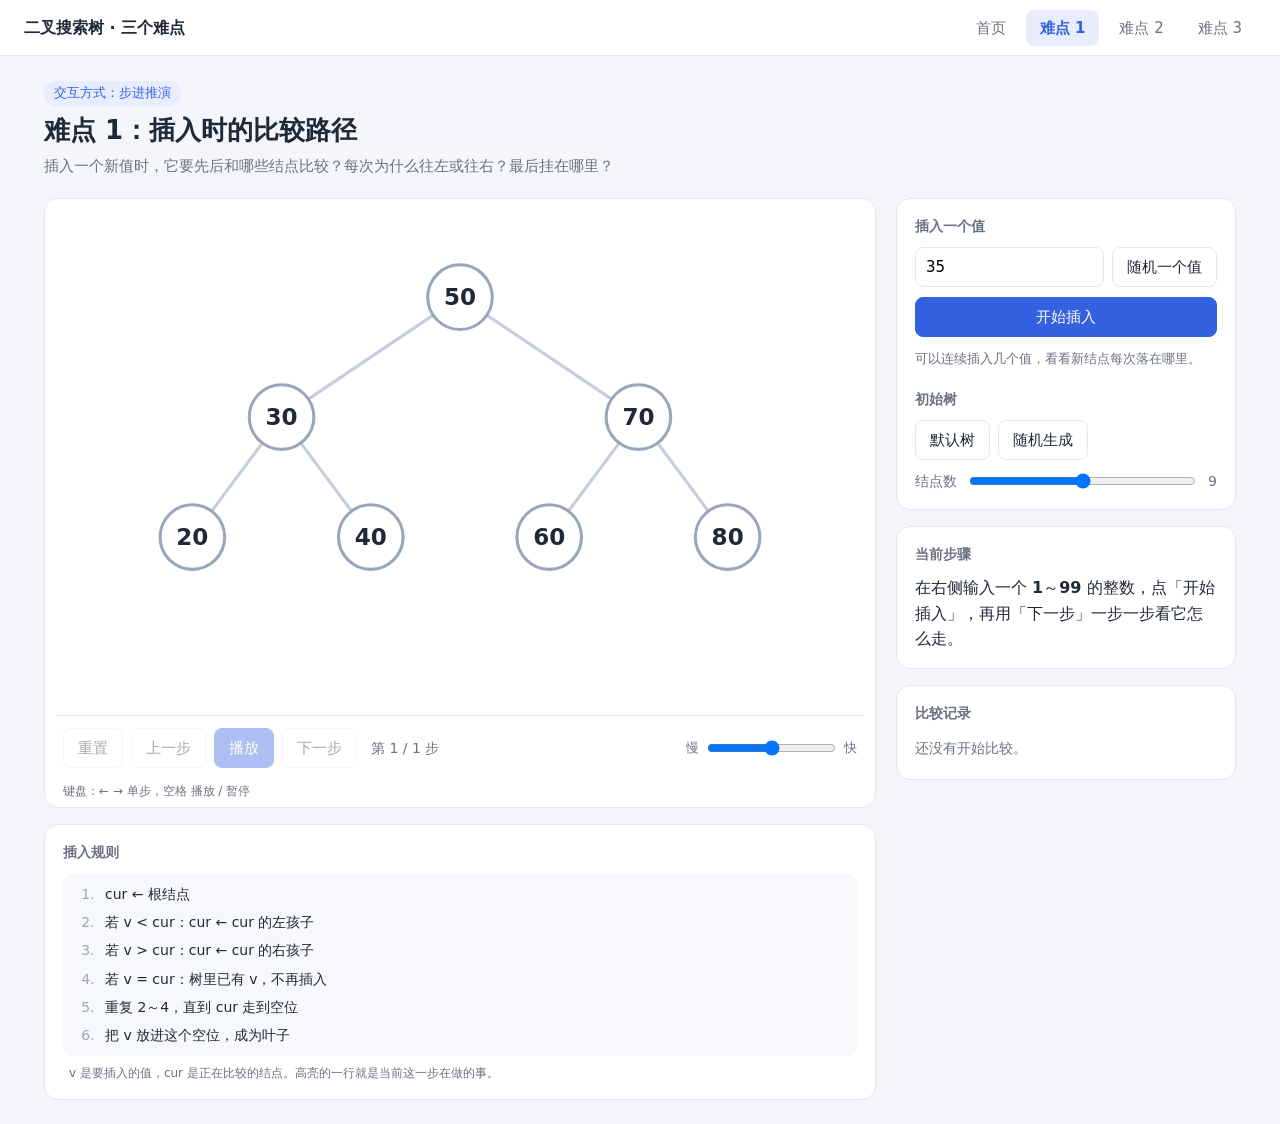
==== src/d1.html @ 056bbc1f "feat：难点1插入比较路径步进推演" ====
<!DOCTYPE html>
<html lang="zh-CN">
<head>
<meta charset="utf-8">
<meta name="viewport" content="width=device-width, initial-scale=1">
<title>难点 1 · 插入时的比较路径</title>
<link rel="stylesheet" href="css/style.css">
<script src="js/common.js" defer></script>
<script src="js/d1.js" defer></script>
</head>
<body data-page="d1">
<nav id="nav"></nav>
<main class="page">
  <header class="page-head">
    <span class="kind">交互方式：步进推演</span>
    <h1>难点 1：插入时的比较路径</h1>
    <p class="question">插入一个新值时，它要先后和哪些结点比较？每次为什么往左或往右？最后挂在哪里？</p>
  </header>
  <div class="layout">
    <div class="main">
      <section class="card stage">
        <svg id="tree" class="tree" role="img" aria-label="二叉搜索树"></svg>
        <div id="player"></div>
        <p class="hint">键盘：← → 单步，空格 播放 / 暂停</p>
      </section>
      <section class="card rules">
        <h2>插入规则</h2>
        <ol class="code" id="code">
          <li>cur ← 根结点</li>
          <li>若 v &lt; cur：cur ← cur 的左孩子</li>
          <li>若 v &gt; cur：cur ← cur 的右孩子</li>
          <li>若 v = cur：树里已有 v，不再插入</li>
          <li>重复 2～4，直到 cur 走到空位</li>
          <li>把 v 放进这个空位，成为叶子</li>
        </ol>
        <p class="hint">v 是要插入的值，cur 是正在比较的结点。高亮的一行就是当前这一步在做的事。</p>
      </section>
    </div>
    <aside class="side">
      <div class="card">
        <h2>插入一个值</h2>
        <div class="row">
          <input id="value" type="number" aria-label="要插入的值">
          <button id="random-value">随机一个值</button>
        </div>
        <button id="insert" class="primary wide">开始插入</button>
        <p class="history" id="history"></p>
        <h2 class="sub">初始树</h2>
        <div class="row">
          <button id="preset">默认树</button>
          <button id="random-tree">随机生成</button>
        </div>
        <label class="slider">结点数<input id="size" type="range" min="3" max="15"><output id="size-out"></output></label>
      </div>
      <div class="card status">
        <h2>当前步骤</h2>
        <p id="status" aria-live="polite"></p>
      </div>
      <div class="card">
        <h2>比较记录</h2>
        <ol id="log" class="log"></ol>
      </div>
      <div class="card tips hidden" id="tips-card">
        <h2>看出规律了吗？</h2>
        <ul>
          <li>每比较一次，只决定往左还是往右，一直走到空位为止。</li>
          <li>新结点总是挂在空位上成为叶子，不会插进树的中间。</li>
          <li>比较次数等于新结点上面的祖先个数，树越高，最多要比较的次数越多。</li>
        </ul>
      </div>
    </aside>
  </div>
</main>
</body>
</html>
---- src/css/style.css ----
:root {
  --bg: #f4f6fb;
  --card: #ffffff;
  --ink: #1f2937;
  --muted: #6b7280;
  --line: #e3e8f0;
  --blue: #3461e0;
  --blue-soft: #e7edfd;
  --orange: #ee8a00;
  --orange-soft: #fff3df;
  --green: #2b9348;
  --green-soft: #e3f5e8;
  --red: #d9363e;
  --red-soft: #fdeaea;
}

* { box-sizing: border-box; }
body { margin: 0; font-family: "PingFang SC", "Microsoft YaHei", "Noto Sans SC", system-ui, sans-serif; font-size: 15px; line-height: 1.6; color: var(--ink); background: var(--bg); }
a { color: var(--blue); text-decoration: none; }
.hidden { display: none !important; }

.nav { position: sticky; top: 0; z-index: 10; display: flex; align-items: center; gap: 6px; height: 56px; padding: 0 24px; background: rgba(255, 255, 255, .95); border-bottom: 1px solid var(--line); }
.nav .brand { margin-right: auto; font-size: 16px; font-weight: 700; color: var(--ink); white-space: nowrap; }
.nav .link { padding: 6px 14px; color: var(--muted); border-radius: 8px; white-space: nowrap; }
.nav .link:hover { color: var(--ink); background: var(--bg); }
.nav .link.active { font-weight: 600; color: var(--blue); background: var(--blue-soft); }

.page { max-width: 1240px; margin: 0 auto; padding: 24px; }
.page-head h1, .hero h1 { margin: 8px 0 6px; font-size: 26px; line-height: 1.3; }
.question { margin: 0; font-size: 15px; color: var(--muted); }
.kind { display: inline-block; padding: 2px 10px; font-size: 13px; color: var(--blue); background: var(--blue-soft); border-radius: 999px; }
.load-error { padding: 12px 16px; color: var(--red); background: var(--red-soft); border-radius: 10px; }

.layout { display: grid; grid-template-columns: minmax(0, 1fr) 340px; gap: 20px; margin-top: 20px; align-items: start; }
.main, .side { display: flex; flex-direction: column; gap: 16px; min-width: 0; }
.card { padding: 16px 18px; background: var(--card); border: 1px solid var(--line); border-radius: 14px; }
.card h2 { margin: 0 0 10px; font-size: 14px; font-weight: 600; color: var(--muted); }
.card h2.sub { margin-top: 18px; }
.stage { padding: 12px 12px 6px; }
.tree { display: block; width: 100%; height: auto; max-height: 64vh; }
.note { font-size: 13px; color: var(--muted); background: #fafbfd; border-style: dashed; }

.row { display: flex; gap: 8px; margin-bottom: 10px; }
.row input { flex: 1; min-width: 0; }
input[type=number] { font: inherit; padding: 7px 10px; border: 1px solid var(--line); border-radius: 8px; }
button { font: inherit; padding: 7px 14px; color: var(--ink); background: #fff; border: 1px solid var(--line); border-radius: 8px; cursor: pointer; transition: border-color .15s, color .15s, background .15s; }
button:hover:not(:disabled) { color: var(--blue); border-color: var(--blue); }
button:disabled { opacity: .4; cursor: default; }
button.primary { color: #fff; background: var(--blue); border-color: var(--blue); }
button.primary:hover:not(:disabled) { color: #fff; background: #2a52c4; }
button.wide { width: 100%; }
.slider { display: flex; align-items: center; gap: 10px; font-size: 14px; color: var(--muted); }
.slider input { flex: 1; }

.player { display: flex; flex-wrap: wrap; align-items: center; gap: 8px; margin-top: 6px; padding: 12px 6px 6px; border-top: 1px solid var(--line); }
.player .progress { margin-left: 6px; font-size: 14px; color: var(--muted); }
.player .speed { display: flex; align-items: center; gap: 6px; margin-left: auto; font-size: 13px; color: var(--muted); }

.status p { margin: 0; min-height: 3.2em; font-size: 16px; }
.log { margin: 0; padding-left: 22px; font-size: 14px; }
.log li { padding: 3px 0; }
.log li.current { font-weight: 600; color: var(--orange); }
.log li.empty { margin-left: -22px; list-style: none; color: var(--muted); }
.log button { display: block; width: calc(100% + 6px); margin-left: -6px; padding: 1px 6px; font-weight: inherit; text-align: left; color: inherit; background: none; border: 0; border-radius: 6px; }
.log button:hover:not(:disabled) { color: var(--blue); background: var(--bg); }
.log li.total { margin: 6px 0 0 -22px; padding-top: 8px; list-style: none; font-weight: 600; color: var(--green); border-top: 1px dashed var(--line); }
.log li.total.dup { color: var(--red); }
.tips ul { margin: 0; padding-left: 20px; font-size: 14px; }
.hint { margin: 8px 6px 0; font-size: 12px; color: var(--muted); }
.history { margin: 12px 0 0; font-size: 13px; color: var(--muted); }
.history b { color: var(--green); }
.code { margin: 0; padding: 6px 6px 6px 36px; font-size: 14px; background: #f7f8fb; border-radius: 10px; }
.code li { padding: 3px 10px 3px 6px; border-radius: 6px; transition: background .2s; }
.code li::marker { color: #9aa7bb; }
.code li.on { font-weight: 600; color: #8a4f00; background: var(--orange-soft); }

.edge { stroke: #c5cedd; stroke-width: 2; }
.edge.path { stroke: var(--blue); stroke-width: 4; }
.ghost-edge { stroke: var(--green); stroke-width: 2.5; stroke-dasharray: 6 5; }
.node circle { fill: #fff; stroke: #9aa7bb; stroke-width: 2; transition: fill .2s, stroke .2s; }
.node text, .ghost text, .badge text { font-size: 15px; font-weight: 600; text-anchor: middle; dominant-baseline: central; }
.node text { fill: var(--ink); }
.node.visited circle { fill: var(--blue-soft); stroke: var(--blue); }
.node.current circle { fill: var(--orange-soft); stroke: var(--orange); stroke-width: 4; }
.node.same circle { fill: var(--red-soft); stroke: var(--red); }
.node.added circle { fill: var(--green-soft); stroke: #8fc9a0; }
.node.new circle { fill: var(--green-soft); stroke: var(--green); stroke-width: 3; }
.node.target circle { fill: var(--red-soft); stroke: var(--red); stroke-width: 3; stroke-dasharray: 5 3; }
.node.candidate circle { fill: var(--blue-soft); stroke: var(--blue); stroke-width: 4; }
.node.clickable { cursor: pointer; }
.node.clickable:hover circle { stroke: var(--blue); stroke-width: 3; }
.ghost circle { fill: #fff; stroke: var(--green); stroke-width: 2.5; stroke-dasharray: 6 5; }
.ghost text { fill: var(--green); opacity: .75; }
.arrow { stroke: var(--orange); stroke-width: 3; marker-end: url(#arrowhead); }
.arrowhead { fill: var(--orange); }
.badge rect { fill: var(--orange); }
.badge text { font-size: 13px; fill: #fff; }

.seq { display: flex; flex-wrap: wrap; align-items: center; gap: 6px; margin-top: 6px; padding: 12px 6px 6px; border-top: 1px solid var(--line); }
.seq .label { margin-right: 4px; font-size: 13px; color: var(--muted); }
.seq span:not(.label) { min-width: 38px; padding: 3px 8px; font-weight: 600; text-align: center; background: var(--bg); border-radius: 6px; }
.seq span.target { color: var(--red); background: var(--red-soft); }
.seq span.candidate { color: var(--blue); background: var(--blue-soft); }
.verdict { margin: 0; font-size: 15px; }
.verdict.ok { color: var(--green); }
.verdict.bad { color: var(--red); }
.verdict small { display: block; margin-top: 8px; font-size: 13px; color: var(--muted); }
.steps-guide { margin: 0 0 12px; padding-left: 20px; font-size: 14px; color: var(--muted); }

.control { display: grid; grid-template-columns: minmax(0, 1fr) auto; gap: 4px 20px; align-items: center; margin-top: 20px; }
.control .status { margin: 0; min-height: 0; font-size: 16px; }
.control .player { margin: 0; padding: 0; border: 0; }
.columns { display: grid; grid-template-columns: repeat(auto-fit, minmax(300px, 1fr)); gap: 16px; margin-top: 16px; align-items: start; }
.column h2 { font-size: 16px; color: var(--ink); }
.column .tree { max-height: none; }
.chips { display: flex; flex-wrap: wrap; gap: 6px; margin-bottom: 6px; }
.chip { min-width: 30px; padding: 2px 8px; font-weight: 600; text-align: center; background: var(--bg); border-radius: 6px; }
.chip.done { color: #9aa7bb; }
.chip.current { color: #fff; background: var(--green); }
.stat { margin: 6px 0 0; font-size: 15px; }

.hero { padding: 24px 0 4px; }
.cards { display: grid; grid-template-columns: repeat(auto-fit, minmax(260px, 1fr)); gap: 18px; margin-top: 22px; }
.entry { display: flex; flex-direction: column; gap: 8px; color: var(--ink); transition: transform .15s, box-shadow .15s, border-color .15s; }
.entry:hover { border-color: var(--blue); transform: translateY(-3px); box-shadow: 0 10px 24px rgba(30, 50, 90, .08); }
.entry .step { display: grid; place-items: center; width: 34px; height: 34px; font-weight: 700; color: #fff; background: var(--blue); border-radius: 50%; }
.entry h2 { margin: 0; font-size: 18px; color: var(--ink); }
.entry p { flex: 1; margin: 0; color: var(--muted); }
.entry .kind { align-self: flex-start; }

@media (max-width: 860px) {
  .layout { display: flex; flex-direction: column; align-items: stretch; }
  .main, .side { display: contents; }
  .stage { order: -2; }
  .status { order: -1; }
  .rules { order: 1; }
  .tips { order: 2; }
  .control { grid-template-columns: 1fr; }
  .nav { padding: 0 12px; overflow-x: auto; }
  .page { padding: 16px; }
  .player .speed { margin-left: 0; }
}
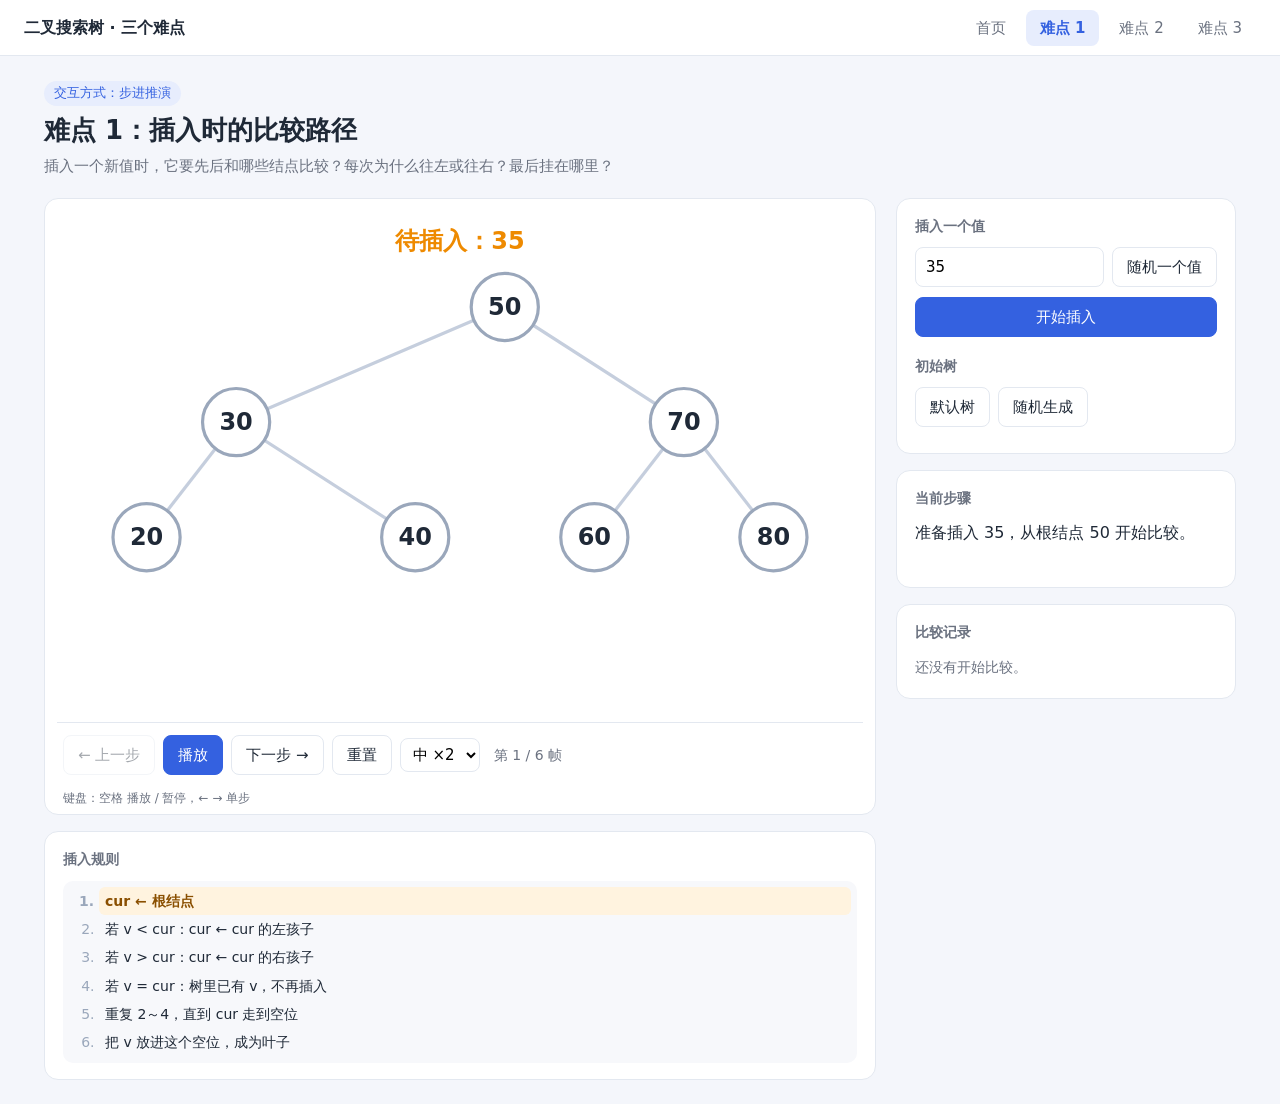
==== commit 54dc9114: "feat: AI优化——难点1方向箭头、默认树/随机生成，清理无用样式" ====
--- a/src/d1.html
+++ b/src/d1.html
@@ -5,71 +5,64 @@
 <meta name="viewport" content="width=device-width, initial-scale=1">
 <title>难点 1 · 插入时的比较路径</title>
 <link rel="stylesheet" href="css/style.css">
-<script src="js/common.js" defer></script>
-<script src="js/d1.js" defer></script>
 </head>
 <body data-page="d1">
 <nav id="nav"></nav>
 <main class="page">
   <header class="page-head">
-    <span class="kind">交互方式：步进推演</span>
-    <h1>难点 1：插入时的比较路径</h1>
-    <p class="question">插入一个新值时，它要先后和哪些结点比较？每次为什么往左或往右？最后挂在哪里？</p>
+    <span class="kind" id="kind"></span>
+    <h1 id="title"></h1>
+    <p class="question" id="question"></p>
   </header>
   <div class="layout">
     <div class="main">
       <section class="card stage">
-        <svg id="tree" class="tree" role="img" aria-label="二叉搜索树"></svg>
-        <div id="player"></div>
-        <p class="hint">键盘：← → 单步，空格 播放 / 暂停</p>
+        <svg id="tree" class="tree"></svg>
+        <div class="player">
+          <button id="btn-prev" onclick="prev()">← 上一步</button>
+          <button id="btn-play" class="primary" onclick="if (timer) pause(); else play();">播放</button>
+          <button id="btn-next" onclick="next()">下一步 →</button>
+          <button onclick="reset()">重置</button>
+          <select onchange="setSpeed(Number(this.value))">
+            <option value="1200">慢 ×1</option>
+            <option value="800" selected>中 ×2</option>
+            <option value="350">快 ×4</option>
+          </select>
+          <span id="progress" class="progress"></span>
+        </div>
+        <p class="hint">键盘：空格 播放 / 暂停，← → 单步</p>
       </section>
       <section class="card rules">
         <h2>插入规则</h2>
-        <ol class="code" id="code">
-          <li>cur ← 根结点</li>
-          <li>若 v &lt; cur：cur ← cur 的左孩子</li>
-          <li>若 v &gt; cur：cur ← cur 的右孩子</li>
-          <li>若 v = cur：树里已有 v，不再插入</li>
-          <li>重复 2～4，直到 cur 走到空位</li>
-          <li>把 v 放进这个空位，成为叶子</li>
-        </ol>
-        <p class="hint">v 是要插入的值，cur 是正在比较的结点。高亮的一行就是当前这一步在做的事。</p>
+        <ol class="code" id="code"></ol>
       </section>
     </div>
     <aside class="side">
       <div class="card">
         <h2>插入一个值</h2>
         <div class="row">
-          <input id="value" type="number" aria-label="要插入的值">
-          <button id="random-value">随机一个值</button>
+          <input id="value" type="number">
+          <button onclick="randomValue()">随机一个值</button>
         </div>
-        <button id="insert" class="primary wide">开始插入</button>
-        <p class="history" id="history"></p>
+        <button class="primary wide" onclick="startInsert()">开始插入</button>
         <h2 class="sub">初始树</h2>
         <div class="row">
-          <button id="preset">默认树</button>
-          <button id="random-tree">随机生成</button>
+          <button onclick="setTree(data.presetTree)">默认树</button>
+          <button onclick="randomTree()">随机生成</button>
         </div>
-        <label class="slider">结点数<input id="size" type="range" min="3" max="15"><output id="size-out"></output></label>
       </div>
       <div class="card status">
         <h2>当前步骤</h2>
-        <p id="status" aria-live="polite"></p>
+        <p id="note"></p>
       </div>
       <div class="card">
         <h2>比较记录</h2>
         <ol id="log" class="log"></ol>
       </div>
-      <div class="card tips hidden" id="tips-card">
-        <h2>看出规律了吗？</h2>
-        <ul>
-          <li>每比较一次，只决定往左还是往右，一直走到空位为止。</li>
-          <li>新结点总是挂在空位上成为叶子，不会插进树的中间。</li>
-          <li>比较次数等于新结点上面的祖先个数，树越高，最多要比较的次数越多。</li>
-        </ul>
-      </div>
     </aside>
   </div>
 </main>
+<script src="js/common.js"></script>
+<script src="js/d1.js"></script>
 </body>
 </html>
--- a/src/css/style.css
+++ b/src/css/style.css
@@ -17,7 +17,6 @@
 * { box-sizing: border-box; }
 body { margin: 0; font-family: "PingFang SC", "Microsoft YaHei", "Noto Sans SC", system-ui, sans-serif; font-size: 15px; line-height: 1.6; color: var(--ink); background: var(--bg); }
 a { color: var(--blue); text-decoration: none; }
-.hidden { display: none !important; }
 
 .nav { position: sticky; top: 0; z-index: 10; display: flex; align-items: center; gap: 6px; height: 56px; padding: 0 24px; background: rgba(255, 255, 255, .95); border-bottom: 1px solid var(--line); }
 .nav .brand { margin-right: auto; font-size: 16px; font-weight: 700; color: var(--ink); white-space: nowrap; }
@@ -38,37 +37,28 @@
 .card h2.sub { margin-top: 18px; }
 .stage { padding: 12px 12px 6px; }
 .tree { display: block; width: 100%; height: auto; max-height: 64vh; }
-.note { font-size: 13px; color: var(--muted); background: #fafbfd; border-style: dashed; }
 
 .row { display: flex; gap: 8px; margin-bottom: 10px; }
 .row input { flex: 1; min-width: 0; }
 input[type=number] { font: inherit; padding: 7px 10px; border: 1px solid var(--line); border-radius: 8px; }
+select { font: inherit; padding: 6px 8px; border: 1px solid var(--line); border-radius: 8px; background: #fff; }
 button { font: inherit; padding: 7px 14px; color: var(--ink); background: #fff; border: 1px solid var(--line); border-radius: 8px; cursor: pointer; transition: border-color .15s, color .15s, background .15s; }
 button:hover:not(:disabled) { color: var(--blue); border-color: var(--blue); }
 button:disabled { opacity: .4; cursor: default; }
 button.primary { color: #fff; background: var(--blue); border-color: var(--blue); }
 button.primary:hover:not(:disabled) { color: #fff; background: #2a52c4; }
 button.wide { width: 100%; }
-.slider { display: flex; align-items: center; gap: 10px; font-size: 14px; color: var(--muted); }
-.slider input { flex: 1; }
 
 .player { display: flex; flex-wrap: wrap; align-items: center; gap: 8px; margin-top: 6px; padding: 12px 6px 6px; border-top: 1px solid var(--line); }
 .player .progress { margin-left: 6px; font-size: 14px; color: var(--muted); }
-.player .speed { display: flex; align-items: center; gap: 6px; margin-left: auto; font-size: 13px; color: var(--muted); }
 
 .status p { margin: 0; min-height: 3.2em; font-size: 16px; }
 .log { margin: 0; padding-left: 22px; font-size: 14px; }
 .log li { padding: 3px 0; }
 .log li.current { font-weight: 600; color: var(--orange); }
 .log li.empty { margin-left: -22px; list-style: none; color: var(--muted); }
-.log button { display: block; width: calc(100% + 6px); margin-left: -6px; padding: 1px 6px; font-weight: inherit; text-align: left; color: inherit; background: none; border: 0; border-radius: 6px; }
-.log button:hover:not(:disabled) { color: var(--blue); background: var(--bg); }
 .log li.total { margin: 6px 0 0 -22px; padding-top: 8px; list-style: none; font-weight: 600; color: var(--green); border-top: 1px dashed var(--line); }
-.log li.total.dup { color: var(--red); }
-.tips ul { margin: 0; padding-left: 20px; font-size: 14px; }
 .hint { margin: 8px 6px 0; font-size: 12px; color: var(--muted); }
-.history { margin: 12px 0 0; font-size: 13px; color: var(--muted); }
-.history b { color: var(--green); }
 .code { margin: 0; padding: 6px 6px 6px 36px; font-size: 14px; background: #f7f8fb; border-radius: 10px; }
 .code li { padding: 3px 10px 3px 6px; border-radius: 6px; transition: background .2s; }
 .code li::marker { color: #9aa7bb; }
@@ -78,12 +68,11 @@
 .edge.path { stroke: var(--blue); stroke-width: 4; }
 .ghost-edge { stroke: var(--green); stroke-width: 2.5; stroke-dasharray: 6 5; }
 .node circle { fill: #fff; stroke: #9aa7bb; stroke-width: 2; transition: fill .2s, stroke .2s; }
-.node text, .ghost text, .badge text { font-size: 15px; font-weight: 600; text-anchor: middle; dominant-baseline: central; }
+.node text, .ghost text { font-size: 15px; font-weight: 600; text-anchor: middle; dominant-baseline: central; }
 .node text { fill: var(--ink); }
 .node.visited circle { fill: var(--blue-soft); stroke: var(--blue); }
 .node.current circle { fill: var(--orange-soft); stroke: var(--orange); stroke-width: 4; }
 .node.same circle { fill: var(--red-soft); stroke: var(--red); }
-.node.added circle { fill: var(--green-soft); stroke: #8fc9a0; }
 .node.new circle { fill: var(--green-soft); stroke: var(--green); stroke-width: 3; }
 .node.target circle { fill: var(--red-soft); stroke: var(--red); stroke-width: 3; stroke-dasharray: 5 3; }
 .node.candidate circle { fill: var(--blue-soft); stroke: var(--blue); stroke-width: 4; }
@@ -93,26 +82,18 @@
 .ghost text { fill: var(--green); opacity: .75; }
 .arrow { stroke: var(--orange); stroke-width: 3; marker-end: url(#arrowhead); }
 .arrowhead { fill: var(--orange); }
-.badge rect { fill: var(--orange); }
-.badge text { font-size: 13px; fill: #fff; }
+.top-label { font-size: 15px; font-weight: 600; fill: var(--orange); text-anchor: middle; }
 
-.seq { display: flex; flex-wrap: wrap; align-items: center; gap: 6px; margin-top: 6px; padding: 12px 6px 6px; border-top: 1px solid var(--line); }
-.seq .label { margin-right: 4px; font-size: 13px; color: var(--muted); }
-.seq span:not(.label) { min-width: 38px; padding: 3px 8px; font-weight: 600; text-align: center; background: var(--bg); border-radius: 6px; }
-.seq span.target { color: var(--red); background: var(--red-soft); }
-.seq span.candidate { color: var(--blue); background: var(--blue-soft); }
-.verdict { margin: 0; font-size: 15px; }
-.verdict.ok { color: var(--green); }
-.verdict.bad { color: var(--red); }
-.verdict small { display: block; margin-top: 8px; font-size: 13px; color: var(--muted); }
 .steps-guide { margin: 0 0 12px; padding-left: 20px; font-size: 14px; color: var(--muted); }
+.choice { margin: 0; font-size: 15px; }
 
-.control { display: grid; grid-template-columns: minmax(0, 1fr) auto; gap: 4px 20px; align-items: center; margin-top: 20px; }
-.control .status { margin: 0; min-height: 0; font-size: 16px; }
-.control .player { margin: 0; padding: 0; border: 0; }
 .columns { display: grid; grid-template-columns: repeat(auto-fit, minmax(300px, 1fr)); gap: 16px; margin-top: 16px; align-items: start; }
+.panel-box { margin-top: 20px; }
+.options { display: flex; flex-wrap: wrap; gap: 24px; font-size: 14px; color: var(--muted); }
+.options label { display: flex; align-items: center; gap: 8px; }
+.big-note { margin: 14px 0 0; min-height: 1.6em; font-size: 16px; }
 .column h2 { font-size: 16px; color: var(--ink); }
-.column .tree { max-height: none; }
+.column .tree { max-height: 60vh; }
 .chips { display: flex; flex-wrap: wrap; gap: 6px; margin-bottom: 6px; }
 .chip { min-width: 30px; padding: 2px 8px; font-weight: 600; text-align: center; background: var(--bg); border-radius: 6px; }
 .chip.done { color: #9aa7bb; }
@@ -134,9 +115,6 @@
   .stage { order: -2; }
   .status { order: -1; }
   .rules { order: 1; }
-  .tips { order: 2; }
-  .control { grid-template-columns: 1fr; }
   .nav { padding: 0 12px; overflow-x: auto; }
   .page { padding: 16px; }
-  .player .speed { margin-left: 0; }
 }
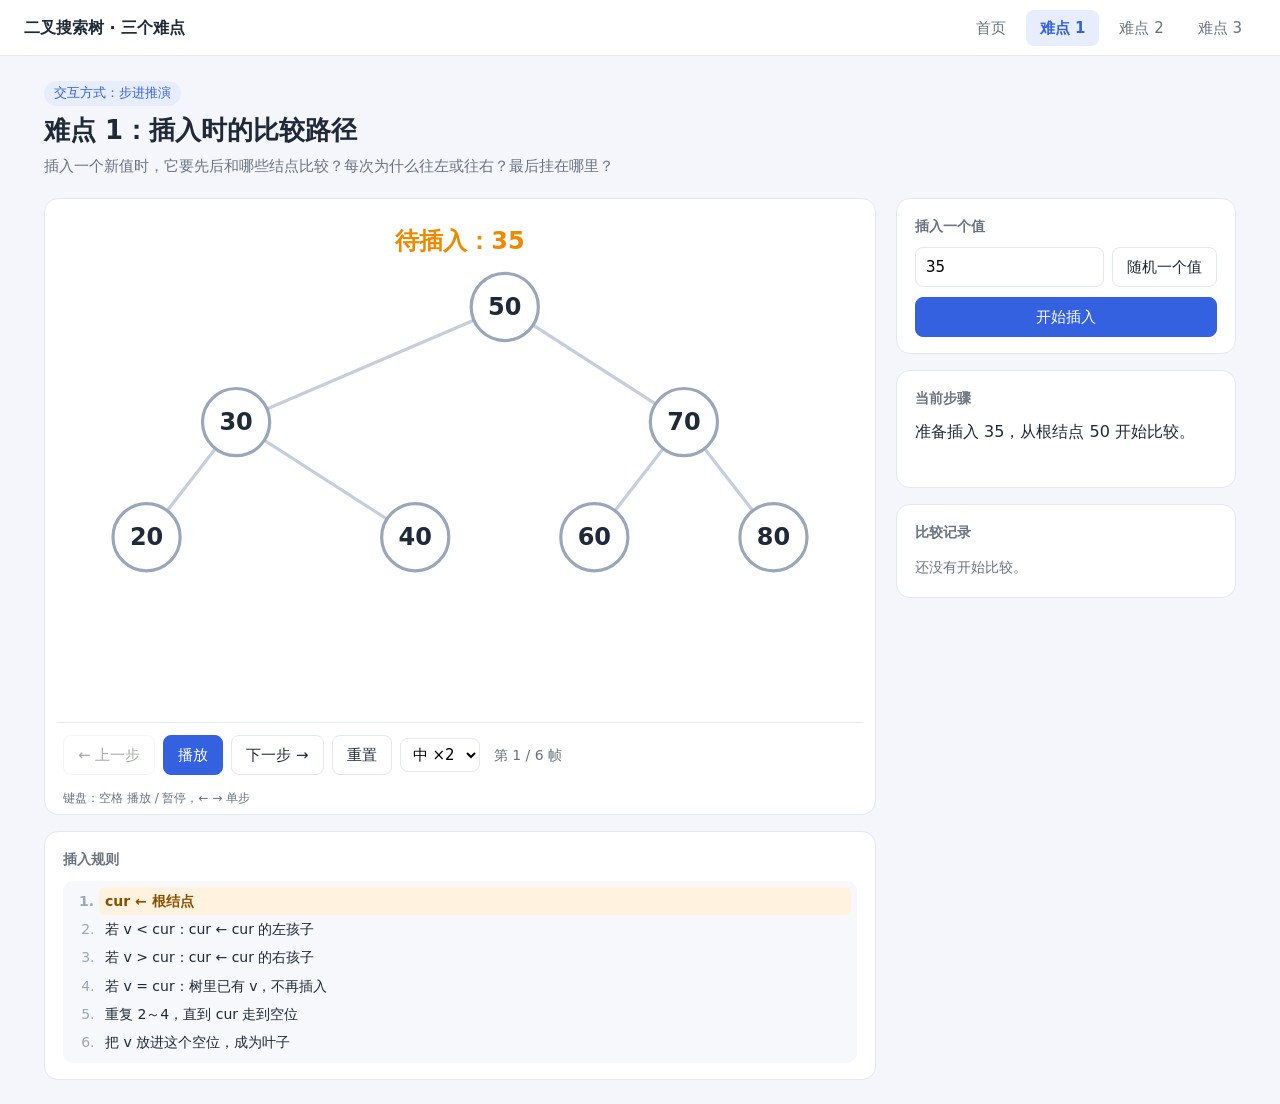
==== commit 40a8f64c: "refactor: 按课堂代码框架重构common.js和 d1~d3, 补难点2、3骨架" ====
--- a/src/d1.html
+++ b/src/d1.html
@@ -45,11 +45,6 @@
           <button onclick="randomValue()">随机一个值</button>
         </div>
         <button class="primary wide" onclick="startInsert()">开始插入</button>
-        <h2 class="sub">初始树</h2>
-        <div class="row">
-          <button onclick="setTree(data.presetTree)">默认树</button>
-          <button onclick="randomTree()">随机生成</button>
-        </div>
       </div>
       <div class="card status">
         <h2>当前步骤</h2>
--- a/src/css/style.css
+++ b/src/css/style.css
@@ -17,6 +17,7 @@
 * { box-sizing: border-box; }
 body { margin: 0; font-family: "PingFang SC", "Microsoft YaHei", "Noto Sans SC", system-ui, sans-serif; font-size: 15px; line-height: 1.6; color: var(--ink); background: var(--bg); }
 a { color: var(--blue); text-decoration: none; }
+.hidden { display: none !important; }
 
 .nav { position: sticky; top: 0; z-index: 10; display: flex; align-items: center; gap: 6px; height: 56px; padding: 0 24px; background: rgba(255, 255, 255, .95); border-bottom: 1px solid var(--line); }
 .nav .brand { margin-right: auto; font-size: 16px; font-weight: 700; color: var(--ink); white-space: nowrap; }
@@ -37,28 +38,37 @@
 .card h2.sub { margin-top: 18px; }
 .stage { padding: 12px 12px 6px; }
 .tree { display: block; width: 100%; height: auto; max-height: 64vh; }
+.note { font-size: 13px; color: var(--muted); background: #fafbfd; border-style: dashed; }
 
 .row { display: flex; gap: 8px; margin-bottom: 10px; }
 .row input { flex: 1; min-width: 0; }
 input[type=number] { font: inherit; padding: 7px 10px; border: 1px solid var(--line); border-radius: 8px; }
-select { font: inherit; padding: 6px 8px; border: 1px solid var(--line); border-radius: 8px; background: #fff; }
 button { font: inherit; padding: 7px 14px; color: var(--ink); background: #fff; border: 1px solid var(--line); border-radius: 8px; cursor: pointer; transition: border-color .15s, color .15s, background .15s; }
 button:hover:not(:disabled) { color: var(--blue); border-color: var(--blue); }
 button:disabled { opacity: .4; cursor: default; }
 button.primary { color: #fff; background: var(--blue); border-color: var(--blue); }
 button.primary:hover:not(:disabled) { color: #fff; background: #2a52c4; }
 button.wide { width: 100%; }
+.slider { display: flex; align-items: center; gap: 10px; font-size: 14px; color: var(--muted); }
+.slider input { flex: 1; }
 
 .player { display: flex; flex-wrap: wrap; align-items: center; gap: 8px; margin-top: 6px; padding: 12px 6px 6px; border-top: 1px solid var(--line); }
 .player .progress { margin-left: 6px; font-size: 14px; color: var(--muted); }
+.player .speed { display: flex; align-items: center; gap: 6px; margin-left: auto; font-size: 13px; color: var(--muted); }
 
 .status p { margin: 0; min-height: 3.2em; font-size: 16px; }
 .log { margin: 0; padding-left: 22px; font-size: 14px; }
 .log li { padding: 3px 0; }
 .log li.current { font-weight: 600; color: var(--orange); }
 .log li.empty { margin-left: -22px; list-style: none; color: var(--muted); }
+.log button { display: block; width: calc(100% + 6px); margin-left: -6px; padding: 1px 6px; font-weight: inherit; text-align: left; color: inherit; background: none; border: 0; border-radius: 6px; }
+.log button:hover:not(:disabled) { color: var(--blue); background: var(--bg); }
 .log li.total { margin: 6px 0 0 -22px; padding-top: 8px; list-style: none; font-weight: 600; color: var(--green); border-top: 1px dashed var(--line); }
+.log li.total.dup { color: var(--red); }
+.tips ul { margin: 0; padding-left: 20px; font-size: 14px; }
 .hint { margin: 8px 6px 0; font-size: 12px; color: var(--muted); }
+.history { margin: 12px 0 0; font-size: 13px; color: var(--muted); }
+.history b { color: var(--green); }
 .code { margin: 0; padding: 6px 6px 6px 36px; font-size: 14px; background: #f7f8fb; border-radius: 10px; }
 .code li { padding: 3px 10px 3px 6px; border-radius: 6px; transition: background .2s; }
 .code li::marker { color: #9aa7bb; }
@@ -68,11 +78,12 @@
 .edge.path { stroke: var(--blue); stroke-width: 4; }
 .ghost-edge { stroke: var(--green); stroke-width: 2.5; stroke-dasharray: 6 5; }
 .node circle { fill: #fff; stroke: #9aa7bb; stroke-width: 2; transition: fill .2s, stroke .2s; }
-.node text, .ghost text { font-size: 15px; font-weight: 600; text-anchor: middle; dominant-baseline: central; }
+.node text, .ghost text, .badge text { font-size: 15px; font-weight: 600; text-anchor: middle; dominant-baseline: central; }
 .node text { fill: var(--ink); }
 .node.visited circle { fill: var(--blue-soft); stroke: var(--blue); }
 .node.current circle { fill: var(--orange-soft); stroke: var(--orange); stroke-width: 4; }
 .node.same circle { fill: var(--red-soft); stroke: var(--red); }
+.node.added circle { fill: var(--green-soft); stroke: #8fc9a0; }
 .node.new circle { fill: var(--green-soft); stroke: var(--green); stroke-width: 3; }
 .node.target circle { fill: var(--red-soft); stroke: var(--red); stroke-width: 3; stroke-dasharray: 5 3; }
 .node.candidate circle { fill: var(--blue-soft); stroke: var(--blue); stroke-width: 4; }
@@ -82,18 +93,26 @@
 .ghost text { fill: var(--green); opacity: .75; }
 .arrow { stroke: var(--orange); stroke-width: 3; marker-end: url(#arrowhead); }
 .arrowhead { fill: var(--orange); }
-.top-label { font-size: 15px; font-weight: 600; fill: var(--orange); text-anchor: middle; }
+.badge rect { fill: var(--orange); }
+.badge text { font-size: 13px; fill: #fff; }
 
+.seq { display: flex; flex-wrap: wrap; align-items: center; gap: 6px; margin-top: 6px; padding: 12px 6px 6px; border-top: 1px solid var(--line); }
+.seq .label { margin-right: 4px; font-size: 13px; color: var(--muted); }
+.seq span:not(.label) { min-width: 38px; padding: 3px 8px; font-weight: 600; text-align: center; background: var(--bg); border-radius: 6px; }
+.seq span.target { color: var(--red); background: var(--red-soft); }
+.seq span.candidate { color: var(--blue); background: var(--blue-soft); }
+.verdict { margin: 0; font-size: 15px; }
+.verdict.ok { color: var(--green); }
+.verdict.bad { color: var(--red); }
+.verdict small { display: block; margin-top: 8px; font-size: 13px; color: var(--muted); }
 .steps-guide { margin: 0 0 12px; padding-left: 20px; font-size: 14px; color: var(--muted); }
-.choice { margin: 0; font-size: 15px; }
 
+.control { display: grid; grid-template-columns: minmax(0, 1fr) auto; gap: 4px 20px; align-items: center; margin-top: 20px; }
+.control .status { margin: 0; min-height: 0; font-size: 16px; }
+.control .player { margin: 0; padding: 0; border: 0; }
 .columns { display: grid; grid-template-columns: repeat(auto-fit, minmax(300px, 1fr)); gap: 16px; margin-top: 16px; align-items: start; }
-.panel-box { margin-top: 20px; }
-.options { display: flex; flex-wrap: wrap; gap: 24px; font-size: 14px; color: var(--muted); }
-.options label { display: flex; align-items: center; gap: 8px; }
-.big-note { margin: 14px 0 0; min-height: 1.6em; font-size: 16px; }
 .column h2 { font-size: 16px; color: var(--ink); }
-.column .tree { max-height: 60vh; }
+.column .tree { max-height: none; }
 .chips { display: flex; flex-wrap: wrap; gap: 6px; margin-bottom: 6px; }
 .chip { min-width: 30px; padding: 2px 8px; font-weight: 600; text-align: center; background: var(--bg); border-radius: 6px; }
 .chip.done { color: #9aa7bb; }
@@ -115,6 +134,18 @@
   .stage { order: -2; }
   .status { order: -1; }
   .rules { order: 1; }
+  .tips { order: 2; }
+  .control { grid-template-columns: 1fr; }
   .nav { padding: 0 12px; overflow-x: auto; }
   .page { padding: 16px; }
+  .player .speed { margin-left: 0; }
 }
+
+.top-label { font-size: 15px; font-weight: 600; fill: var(--orange); text-anchor: middle; }
+select { font: inherit; padding: 6px 8px; border: 1px solid var(--line); border-radius: 8px; background: #fff; }
+.choice { margin: 0; font-size: 15px; }
+.panel-box { margin-top: 20px; }
+.options { display: flex; flex-wrap: wrap; gap: 24px; font-size: 14px; color: var(--muted); }
+.options label { display: flex; align-items: center; gap: 8px; }
+.big-note { margin: 14px 0 0; min-height: 1.6em; font-size: 16px; }
+.column .tree { max-height: 60vh; }
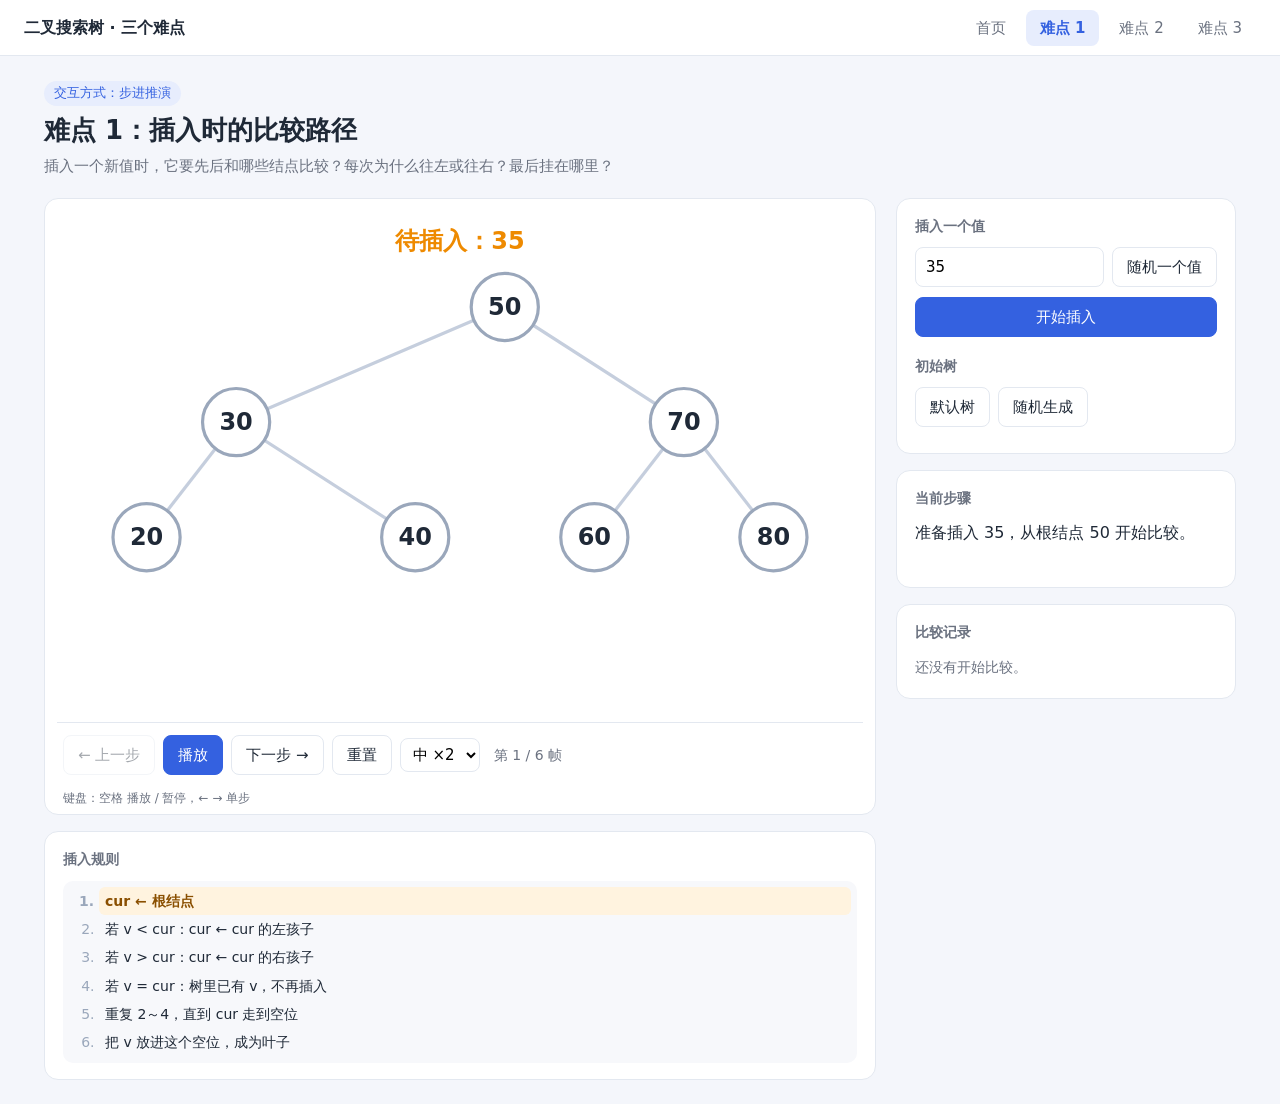
==== commit f69e65a2: "fix: 代码复查——修复空格键、单帧播放、调速档位、换树报错、重复id" ====
--- a/src/d1.html
+++ b/src/d1.html
@@ -25,8 +25,8 @@
           <button onclick="reset()">重置</button>
           <select onchange="setSpeed(Number(this.value))">
             <option value="1200">慢 ×1</option>
-            <option value="800" selected>中 ×2</option>
-            <option value="350">快 ×4</option>
+            <option value="600" selected>中 ×2</option>
+            <option value="300">快 ×4</option>
           </select>
           <span id="progress" class="progress"></span>
         </div>
@@ -45,6 +45,11 @@
           <button onclick="randomValue()">随机一个值</button>
         </div>
         <button class="primary wide" onclick="startInsert()">开始插入</button>
+        <h2 class="sub">初始树</h2>
+        <div class="row">
+          <button onclick="setTree(data.presetTree)">默认树</button>
+          <button onclick="randomTree()">随机生成</button>
+        </div>
       </div>
       <div class="card status">
         <h2>当前步骤</h2>
--- a/src/css/style.css
+++ b/src/css/style.css
@@ -17,7 +17,6 @@
 * { box-sizing: border-box; }
 body { margin: 0; font-family: "PingFang SC", "Microsoft YaHei", "Noto Sans SC", system-ui, sans-serif; font-size: 15px; line-height: 1.6; color: var(--ink); background: var(--bg); }
 a { color: var(--blue); text-decoration: none; }
-.hidden { display: none !important; }
 
 .nav { position: sticky; top: 0; z-index: 10; display: flex; align-items: center; gap: 6px; height: 56px; padding: 0 24px; background: rgba(255, 255, 255, .95); border-bottom: 1px solid var(--line); }
 .nav .brand { margin-right: auto; font-size: 16px; font-weight: 700; color: var(--ink); white-space: nowrap; }
@@ -38,37 +37,28 @@
 .card h2.sub { margin-top: 18px; }
 .stage { padding: 12px 12px 6px; }
 .tree { display: block; width: 100%; height: auto; max-height: 64vh; }
-.note { font-size: 13px; color: var(--muted); background: #fafbfd; border-style: dashed; }
 
 .row { display: flex; gap: 8px; margin-bottom: 10px; }
 .row input { flex: 1; min-width: 0; }
 input[type=number] { font: inherit; padding: 7px 10px; border: 1px solid var(--line); border-radius: 8px; }
+select { font: inherit; padding: 6px 8px; border: 1px solid var(--line); border-radius: 8px; background: #fff; }
 button { font: inherit; padding: 7px 14px; color: var(--ink); background: #fff; border: 1px solid var(--line); border-radius: 8px; cursor: pointer; transition: border-color .15s, color .15s, background .15s; }
 button:hover:not(:disabled) { color: var(--blue); border-color: var(--blue); }
 button:disabled { opacity: .4; cursor: default; }
 button.primary { color: #fff; background: var(--blue); border-color: var(--blue); }
 button.primary:hover:not(:disabled) { color: #fff; background: #2a52c4; }
 button.wide { width: 100%; }
-.slider { display: flex; align-items: center; gap: 10px; font-size: 14px; color: var(--muted); }
-.slider input { flex: 1; }
 
 .player { display: flex; flex-wrap: wrap; align-items: center; gap: 8px; margin-top: 6px; padding: 12px 6px 6px; border-top: 1px solid var(--line); }
 .player .progress { margin-left: 6px; font-size: 14px; color: var(--muted); }
-.player .speed { display: flex; align-items: center; gap: 6px; margin-left: auto; font-size: 13px; color: var(--muted); }
 
 .status p { margin: 0; min-height: 3.2em; font-size: 16px; }
 .log { margin: 0; padding-left: 22px; font-size: 14px; }
 .log li { padding: 3px 0; }
 .log li.current { font-weight: 600; color: var(--orange); }
 .log li.empty { margin-left: -22px; list-style: none; color: var(--muted); }
-.log button { display: block; width: calc(100% + 6px); margin-left: -6px; padding: 1px 6px; font-weight: inherit; text-align: left; color: inherit; background: none; border: 0; border-radius: 6px; }
-.log button:hover:not(:disabled) { color: var(--blue); background: var(--bg); }
 .log li.total { margin: 6px 0 0 -22px; padding-top: 8px; list-style: none; font-weight: 600; color: var(--green); border-top: 1px dashed var(--line); }
-.log li.total.dup { color: var(--red); }
-.tips ul { margin: 0; padding-left: 20px; font-size: 14px; }
 .hint { margin: 8px 6px 0; font-size: 12px; color: var(--muted); }
-.history { margin: 12px 0 0; font-size: 13px; color: var(--muted); }
-.history b { color: var(--green); }
 .code { margin: 0; padding: 6px 6px 6px 36px; font-size: 14px; background: #f7f8fb; border-radius: 10px; }
 .code li { padding: 3px 10px 3px 6px; border-radius: 6px; transition: background .2s; }
 .code li::marker { color: #9aa7bb; }
@@ -78,12 +68,11 @@
 .edge.path { stroke: var(--blue); stroke-width: 4; }
 .ghost-edge { stroke: var(--green); stroke-width: 2.5; stroke-dasharray: 6 5; }
 .node circle { fill: #fff; stroke: #9aa7bb; stroke-width: 2; transition: fill .2s, stroke .2s; }
-.node text, .ghost text, .badge text { font-size: 15px; font-weight: 600; text-anchor: middle; dominant-baseline: central; }
+.node text, .ghost text { font-size: 15px; font-weight: 600; text-anchor: middle; dominant-baseline: central; }
 .node text { fill: var(--ink); }
 .node.visited circle { fill: var(--blue-soft); stroke: var(--blue); }
 .node.current circle { fill: var(--orange-soft); stroke: var(--orange); stroke-width: 4; }
 .node.same circle { fill: var(--red-soft); stroke: var(--red); }
-.node.added circle { fill: var(--green-soft); stroke: #8fc9a0; }
 .node.new circle { fill: var(--green-soft); stroke: var(--green); stroke-width: 3; }
 .node.target circle { fill: var(--red-soft); stroke: var(--red); stroke-width: 3; stroke-dasharray: 5 3; }
 .node.candidate circle { fill: var(--blue-soft); stroke: var(--blue); stroke-width: 4; }
@@ -91,28 +80,20 @@
 .node.clickable:hover circle { stroke: var(--blue); stroke-width: 3; }
 .ghost circle { fill: #fff; stroke: var(--green); stroke-width: 2.5; stroke-dasharray: 6 5; }
 .ghost text { fill: var(--green); opacity: .75; }
-.arrow { stroke: var(--orange); stroke-width: 3; marker-end: url(#arrowhead); }
+.arrow { stroke: var(--orange); stroke-width: 3; }
 .arrowhead { fill: var(--orange); }
-.badge rect { fill: var(--orange); }
-.badge text { font-size: 13px; fill: #fff; }
+.top-label { font-size: 15px; font-weight: 600; fill: var(--orange); text-anchor: middle; }
 
-.seq { display: flex; flex-wrap: wrap; align-items: center; gap: 6px; margin-top: 6px; padding: 12px 6px 6px; border-top: 1px solid var(--line); }
-.seq .label { margin-right: 4px; font-size: 13px; color: var(--muted); }
-.seq span:not(.label) { min-width: 38px; padding: 3px 8px; font-weight: 600; text-align: center; background: var(--bg); border-radius: 6px; }
-.seq span.target { color: var(--red); background: var(--red-soft); }
-.seq span.candidate { color: var(--blue); background: var(--blue-soft); }
-.verdict { margin: 0; font-size: 15px; }
-.verdict.ok { color: var(--green); }
-.verdict.bad { color: var(--red); }
-.verdict small { display: block; margin-top: 8px; font-size: 13px; color: var(--muted); }
 .steps-guide { margin: 0 0 12px; padding-left: 20px; font-size: 14px; color: var(--muted); }
+.choice { margin: 0; font-size: 15px; }
 
-.control { display: grid; grid-template-columns: minmax(0, 1fr) auto; gap: 4px 20px; align-items: center; margin-top: 20px; }
-.control .status { margin: 0; min-height: 0; font-size: 16px; }
-.control .player { margin: 0; padding: 0; border: 0; }
 .columns { display: grid; grid-template-columns: repeat(auto-fit, minmax(300px, 1fr)); gap: 16px; margin-top: 16px; align-items: start; }
+.panel-box { margin-top: 20px; }
+.options { display: flex; flex-wrap: wrap; gap: 24px; font-size: 14px; color: var(--muted); }
+.options label { display: flex; align-items: center; gap: 8px; }
+.big-note { margin: 14px 0 0; min-height: 1.6em; font-size: 16px; }
 .column h2 { font-size: 16px; color: var(--ink); }
-.column .tree { max-height: none; }
+.column .tree { max-height: 60vh; }
 .chips { display: flex; flex-wrap: wrap; gap: 6px; margin-bottom: 6px; }
 .chip { min-width: 30px; padding: 2px 8px; font-weight: 600; text-align: center; background: var(--bg); border-radius: 6px; }
 .chip.done { color: #9aa7bb; }
@@ -134,18 +115,6 @@
   .stage { order: -2; }
   .status { order: -1; }
   .rules { order: 1; }
-  .tips { order: 2; }
-  .control { grid-template-columns: 1fr; }
   .nav { padding: 0 12px; overflow-x: auto; }
   .page { padding: 16px; }
-  .player .speed { margin-left: 0; }
 }
-
-.top-label { font-size: 15px; font-weight: 600; fill: var(--orange); text-anchor: middle; }
-select { font: inherit; padding: 6px 8px; border: 1px solid var(--line); border-radius: 8px; background: #fff; }
-.choice { margin: 0; font-size: 15px; }
-.panel-box { margin-top: 20px; }
-.options { display: flex; flex-wrap: wrap; gap: 24px; font-size: 14px; color: var(--muted); }
-.options label { display: flex; align-items: center; gap: 8px; }
-.big-note { margin: 14px 0 0; min-height: 1.6em; font-size: 16px; }
-.column .tree { max-height: 60vh; }
